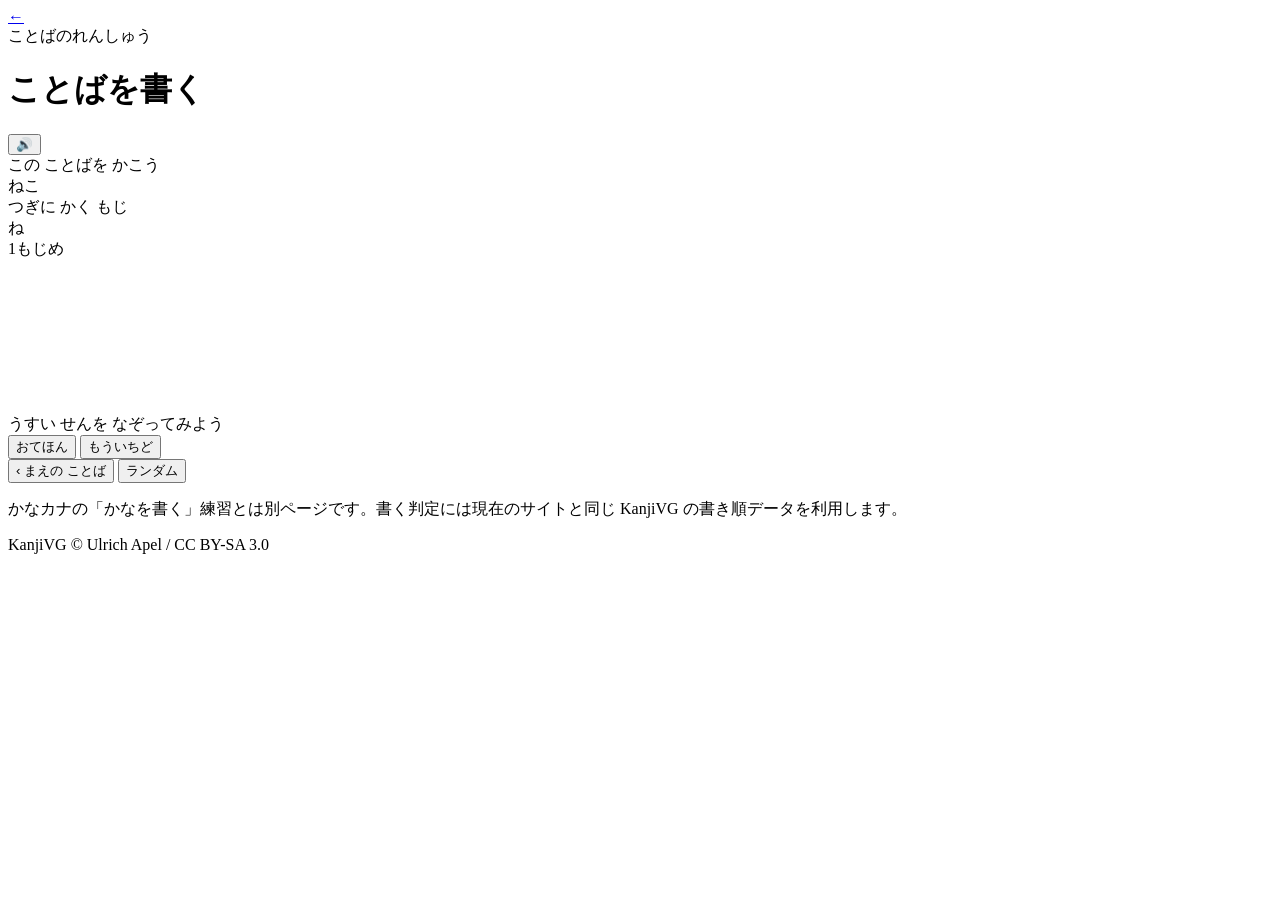
==== kotoba.html @ 647e0eb0 "Add independent word writing practice page" ====
<!doctype html>
<html lang="ja">
<head>
<meta charset="utf-8">
<meta name="viewport" content="width=device-width,initial-scale=1,maximum-scale=1,user-scalable=no">
<meta name="theme-color" content="#fff8f0">
<title>ことばを書く｜かなカナ</title>
<link rel="stylesheet" href="kotoba.css">
</head>
<body>
<main class="app">
  <header class="topbar">
    <a class="back" href="./index.html" aria-label="かなカナにもどる">←</a>
    <div>
      <div class="eyebrow">ことばのれんしゅう</div>
      <h1>ことばを書く</h1>
    </div>
    <button id="soundTop" class="icon-btn" aria-label="ことばをきく">🔊</button>
  </header>

  <section class="word-card" aria-live="polite">
    <div class="label">この ことばを かこう</div>
    <div id="word" class="word">ねこ</div>
    <div id="meaning" class="meaning"></div>
    <div id="progress" class="progress"></div>
  </section>

  <section class="step-card">
    <div class="step-head">
      <div>
        <div class="label">つぎに かく もじ</div>
        <div id="currentChar" class="current-char">ね</div>
      </div>
      <div id="stepText" class="step-text">1もじめ</div>
    </div>

    <div class="canvas-wrap" id="canvasWrap">
      <canvas id="guide"></canvas>
      <canvas id="fx"></canvas>
      <canvas id="draw"></canvas>
    </div>

    <div id="message" class="message">うすい せんを なぞってみよう</div>
    <div class="actions">
      <button id="hintBtn" class="secondary">おてほん</button>
      <button id="clearBtn" class="secondary">もういちど</button>
    </div>
  </section>

  <section id="doneCard" class="done-card" hidden>
    <div class="done-mark">✓</div>
    <div class="done-title">できた！</div>
    <div id="doneWord" class="done-word">ねこ</div>
    <button id="nextBtn" class="primary">つぎの ことば</button>
  </section>

  <div class="nav-row">
    <button id="prevBtn" class="nav-btn">‹ まえの ことば</button>
    <button id="randomBtn" class="nav-btn">ランダム</button>
  </div>

  <p class="note">かなカナの「かなを書く」練習とは別ページです。書く判定には現在のサイトと同じ KanjiVG の書き順データを利用します。</p>
  <p class="license">KanjiVG © Ulrich Apel / CC BY-SA 3.0</p>
</main>
<script src="./kana_words.js"></script>
<script src="./kotoba.js"></script>
</body>
</html>
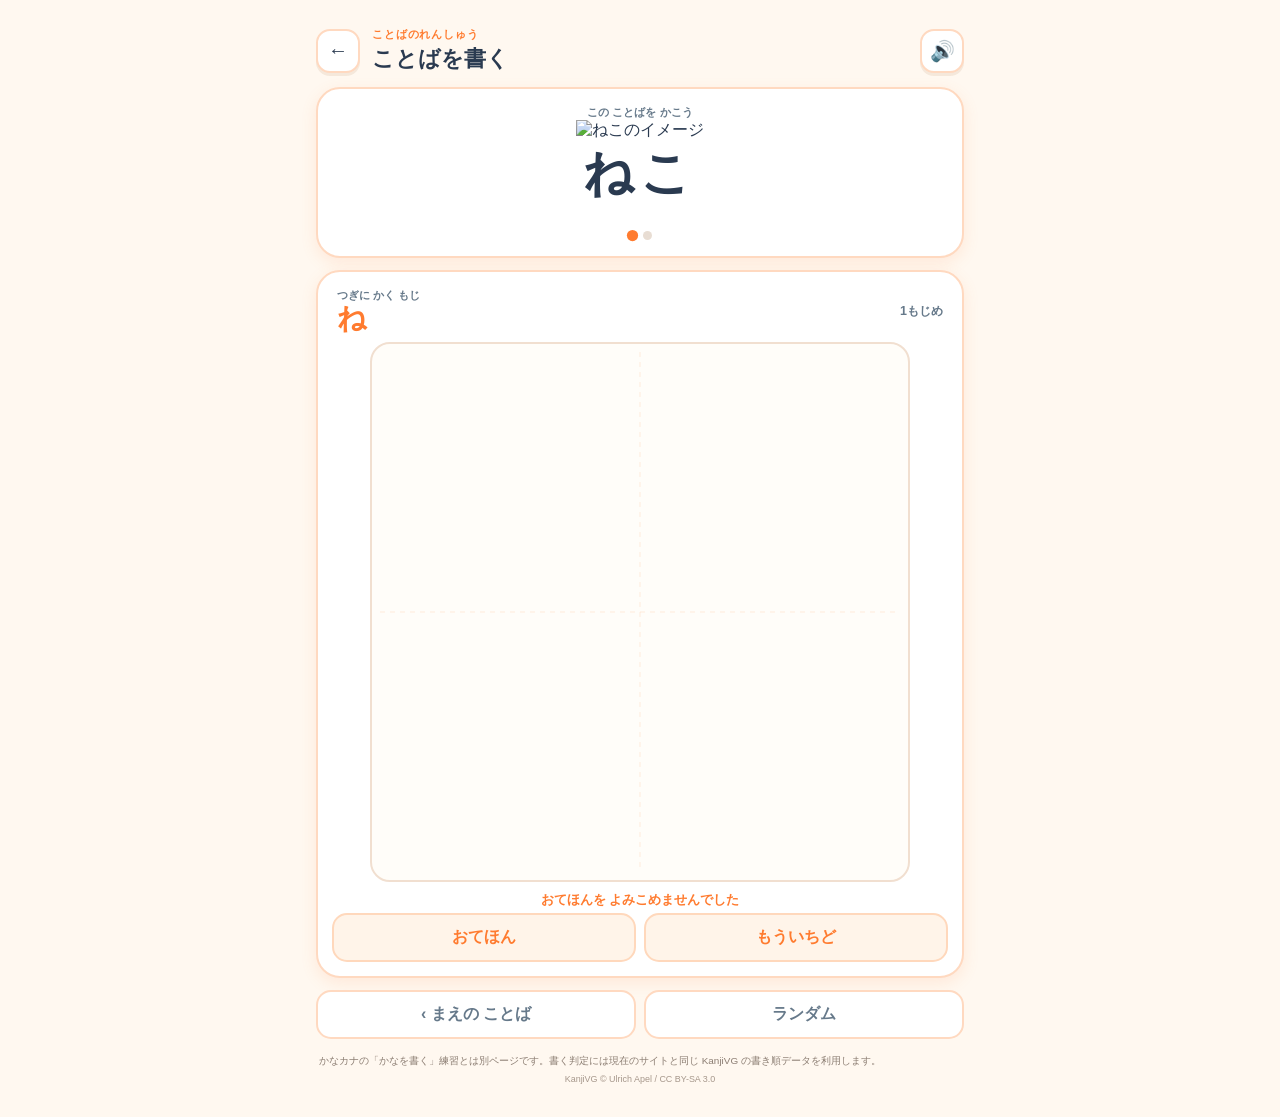
==== commit b351bc01: "Show word icon" ====
--- a/kotoba.html
+++ b/kotoba.html
@@ -20,7 +20,7 @@
 
   <section class="word-card" aria-live="polite">
     <div class="label">この ことばを かこう</div>
-    <div id="word" class="word">ねこ</div>
+    <div class="word-line"><img id="wordIcon" class="word-icon" hidden alt=""><div id="word" class="word">ねこ</div></div>
     <div id="meaning" class="meaning"></div>
     <div id="progress" class="progress"></div>
   </section>
--- a/kotoba.css
+++ b/kotoba.css
@@ -0,0 +1,38 @@
+:root{
+  --ink:#2a3a50;--mid:#66798a;--orange:#ff7b2f;--orange-soft:#fff0e0;
+  --green:#2cb86a;--green-soft:#dffaed;--blue:#38bdf8;--paper:#fff8f0;
+  --white:#fff;--border:#ffd9c0;--shadow:0 5px 16px rgba(255,140,80,.14);
+}
+*{box-sizing:border-box}
+html,body{margin:0;min-height:100%;background:var(--paper);color:var(--ink);font-family:"Hiragino Maru Gothic ProN","Yu Gothic",sans-serif}
+body{touch-action:manipulation;-webkit-text-size-adjust:none}
+button,a{font:inherit;touch-action:manipulation}
+.app{width:min(680px,100%);margin:auto;padding:12px 16px 28px}
+.topbar{display:flex;align-items:center;gap:12px;padding:8px 0 14px}
+.back,.icon-btn{width:44px;height:44px;border:2px solid var(--border);border-radius:14px;background:#fff;text-decoration:none;color:var(--ink);display:grid;place-items:center;font-size:1.25rem;box-shadow:0 3px 0 rgba(200,160,120,.18)}
+.topbar>div{flex:1}.eyebrow{font-size:.68rem;color:var(--orange);font-weight:800;letter-spacing:.08em}
+h1{font-size:1.35rem;margin:2px 0 0;font-weight:900}
+.word-card{background:#fff;border:2px solid var(--border);border-radius:24px;padding:16px 18px;margin-bottom:12px;box-shadow:var(--shadow);text-align:center}
+.label{font-size:.7rem;color:var(--mid);font-weight:700}
+.word{font-size:2.7rem;line-height:1.1;font-weight:900;letter-spacing:.12em;margin:5px 0}
+.meaning{min-height:1.1em;font-size:.75rem;color:var(--mid)}
+.progress{display:flex;justify-content:center;gap:6px;margin-top:12px}
+.progress i{display:block;width:9px;height:9px;border-radius:50%;background:#e8ddd3}
+.progress i.done{background:var(--green)}.progress i.current{background:var(--orange);transform:scale(1.25)}
+.step-card{background:#fff;border:2px solid var(--border);border-radius:24px;padding:14px;box-shadow:var(--shadow)}
+.step-head{display:flex;align-items:center;justify-content:space-between;padding:2px 5px 8px}
+.current-char{font-size:1.8rem;font-weight:900;color:var(--orange);line-height:1.1}
+.step-text{font-size:.78rem;color:var(--mid);font-weight:700}
+.canvas-wrap{position:relative;width:min(88vw,540px);aspect-ratio:1;margin:0 auto;background:#fffdf9;border:2px solid #f1dfd0;border-radius:20px;overflow:hidden}
+.canvas-wrap canvas{position:absolute;inset:0;width:100%;height:100%;touch-action:none}
+#draw{cursor:crosshair}
+.message{text-align:center;min-height:1.6em;font-size:.82rem;font-weight:800;color:var(--green);padding:9px 0 4px}
+.actions{display:flex;gap:8px}.secondary,.primary,.nav-btn{border:0;border-radius:15px;padding:12px 14px;font-weight:800;cursor:pointer}
+.secondary{flex:1;background:#fff4e9;color:var(--orange);border:2px solid #ffd8bc}.primary{width:100%;background:var(--orange);color:#fff;box-shadow:0 4px 0 #d85b13}
+.done-card{margin-top:12px;background:var(--green-soft);border:2px solid #9de1bd;border-radius:22px;padding:18px;text-align:center}
+.done-mark{width:48px;height:48px;margin:auto;border-radius:50%;display:grid;place-items:center;background:var(--green);color:#fff;font-size:1.5rem;font-weight:900}
+.done-title{font-size:1.15rem;font-weight:900;color:var(--green);margin-top:7px}.done-word{font-size:1.7rem;font-weight:900;margin:3px 0 12px}
+.nav-row{display:flex;gap:8px;margin-top:12px}.nav-btn{flex:1;background:#fff;border:2px solid var(--border);color:var(--mid)}
+.note{font-size:.62rem;line-height:1.6;color:#8b7d72;margin:14px 3px 0}.license{text-align:center;font-size:.56rem;color:#a6978b;margin:5px 0}
+[hidden]{display:none!important}
+@media(min-width:600px){.app{padding-top:20px}.word{font-size:3.1rem}}
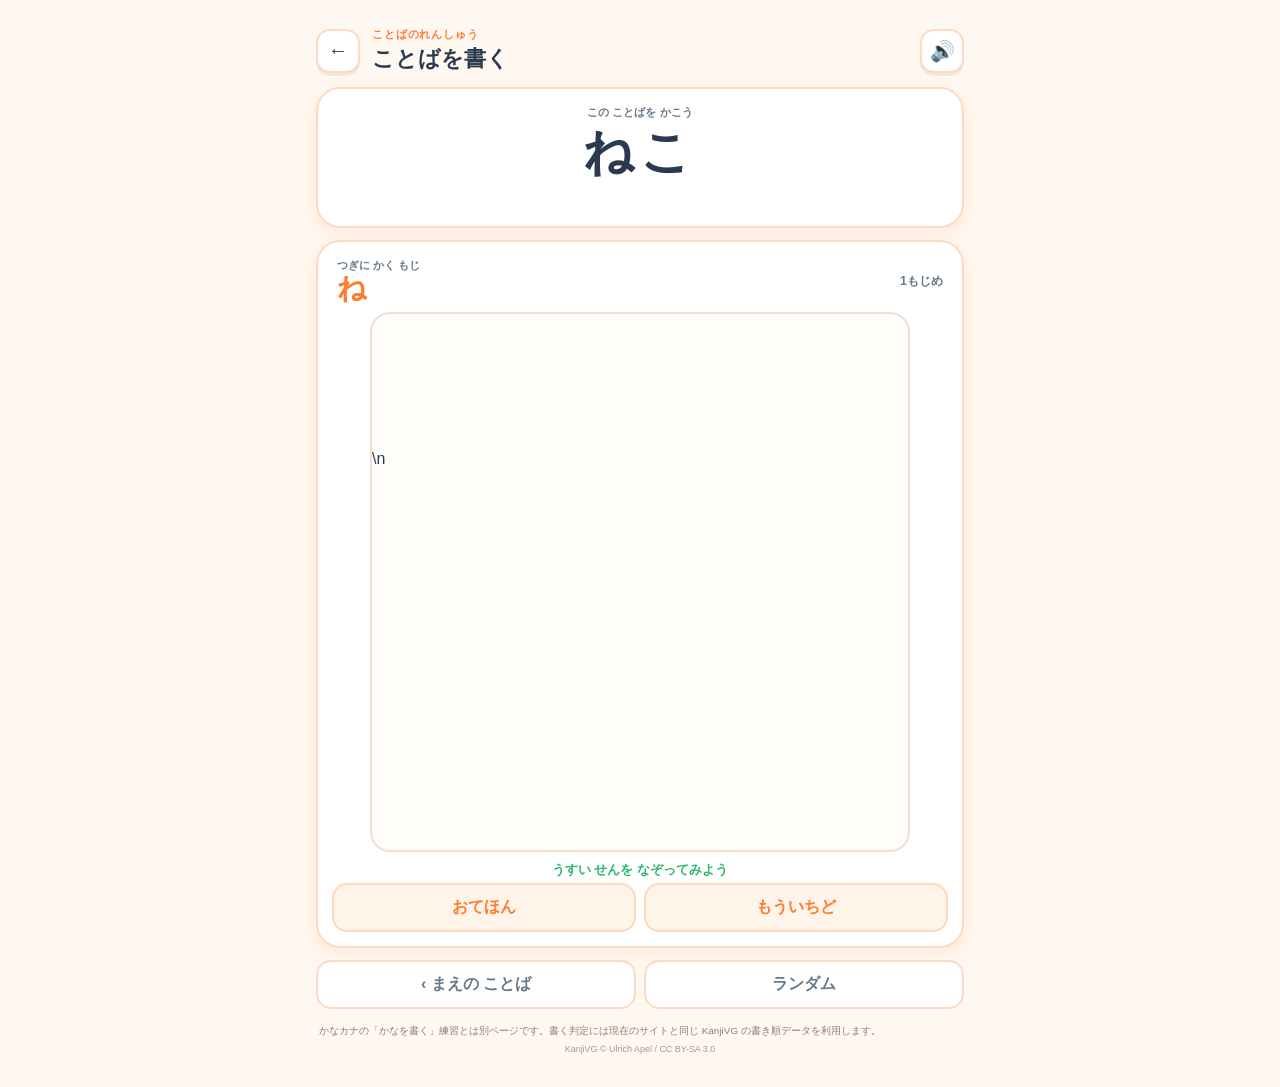
==== commit 531abb35: "fix: add visible SVG writing guide" ====
--- a/kotoba.html
+++ b/kotoba.html
@@ -35,7 +35,7 @@
     </div>
 
     <div class="canvas-wrap" id="canvasWrap">
-      <canvas id="guide"></canvas>
+      <canvas id="guide"></canvas>\n      <svg id="guideSvg" aria-hidden="true"></svg>
       <canvas id="fx"></canvas>
       <canvas id="draw"></canvas>
     </div>
--- a/kotoba.css
+++ b/kotoba.css
@@ -36,3 +36,5 @@
 .note{font-size:.62rem;line-height:1.6;color:#8b7d72;margin:14px 3px 0}.license{text-align:center;font-size:.56rem;color:#a6978b;margin:5px 0}
 [hidden]{display:none!important}
 @media(min-width:600px){.app{padding-top:20px}.word{font-size:3.1rem}}
+
+.word-line{display:flex;align-items:center;justify-content:center;gap:12px}.word-icon{width:56px;height:56px;object-fit:contain;border-radius:14px}.word-line .word{margin:5px 0}
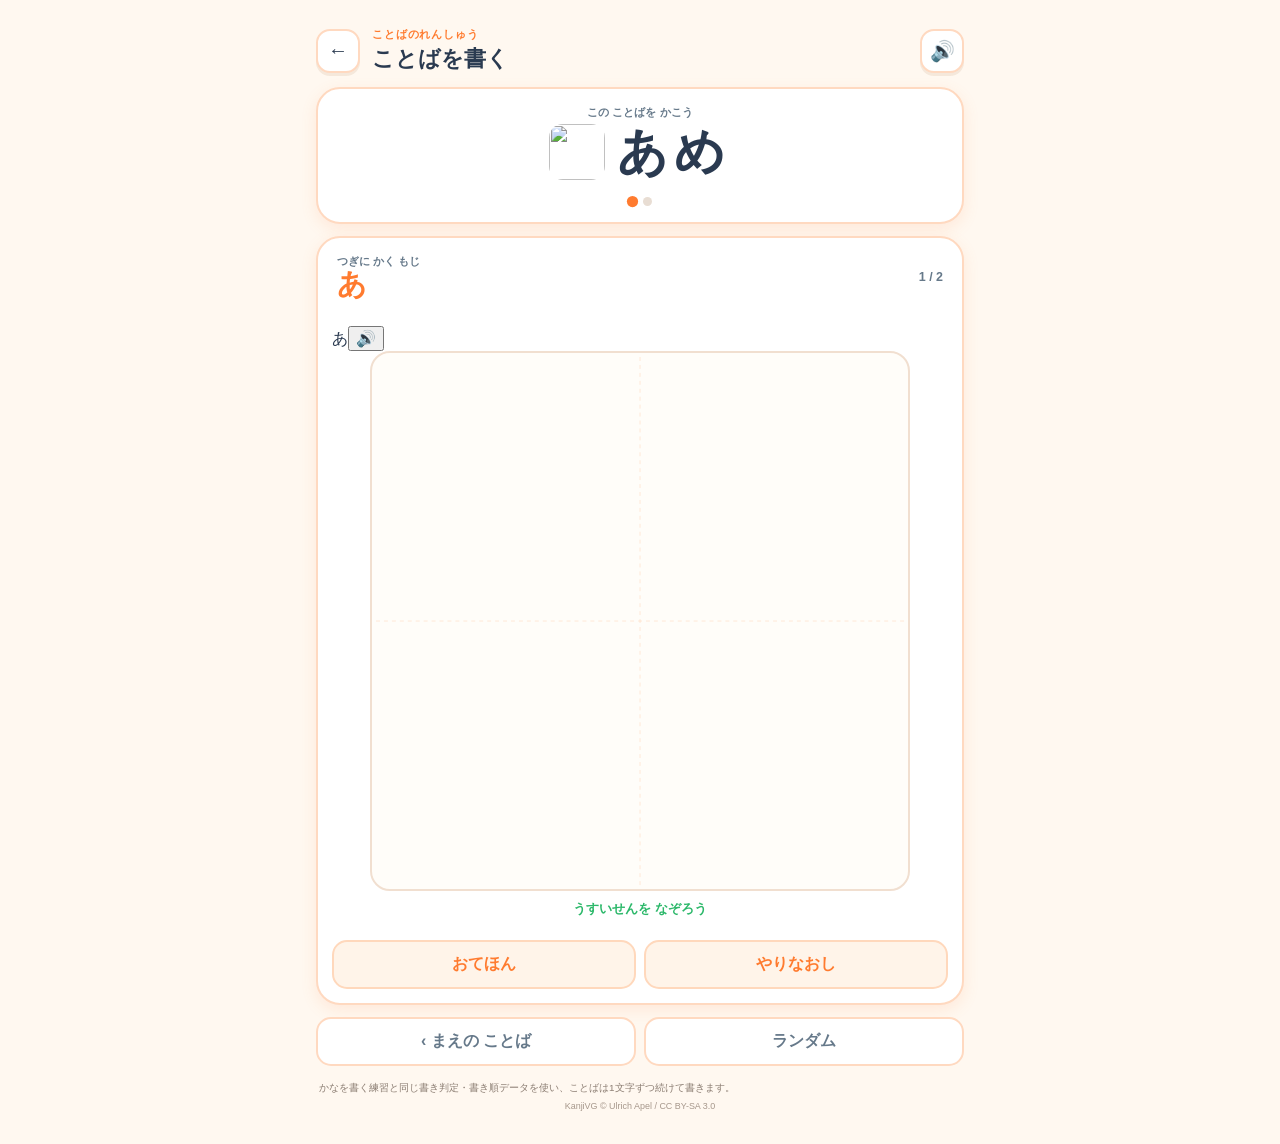
==== commit 972cada8: "ことば練習UIを連続筆記向けに整理" ====
--- a/kotoba.html
+++ b/kotoba.html
@@ -5,51 +5,47 @@
 <meta name="viewport" content="width=device-width,initial-scale=1,maximum-scale=1,user-scalable=no">
 <meta name="theme-color" content="#fff8f0">
 <title>ことばを書く｜かなカナ</title>
-<link rel="stylesheet" href="kotoba.css">
+<link rel="stylesheet" href="./kotoba.css">
 </head>
 <body>
 <main class="app">
   <header class="topbar">
     <a class="back" href="./index.html" aria-label="かなカナにもどる">←</a>
-    <div>
-      <div class="eyebrow">ことばのれんしゅう</div>
-      <h1>ことばを書く</h1>
-    </div>
+    <div><div class="eyebrow">ことばのれんしゅう</div><h1>ことばを書く</h1></div>
     <button id="soundTop" class="icon-btn" aria-label="ことばをきく">🔊</button>
   </header>
 
   <section class="word-card" aria-live="polite">
     <div class="label">この ことばを かこう</div>
     <div class="word-line"><img id="wordIcon" class="word-icon" hidden alt=""><div id="word" class="word">ねこ</div></div>
-    <div id="meaning" class="meaning"></div>
     <div id="progress" class="progress"></div>
   </section>
 
   <section class="step-card">
     <div class="step-head">
-      <div>
-        <div class="label">つぎに かく もじ</div>
-        <div id="currentChar" class="current-char">ね</div>
-      </div>
-      <div id="stepText" class="step-text">1もじめ</div>
+      <div><div class="label">つぎに かく もじ</div><div id="currentChar" class="current-char">ね</div></div>
+      <div id="stepText" class="step-text">1 / 2</div>
     </div>
-
+    <div id="hintArea" class="hint-area"></div>
     <div class="canvas-wrap" id="canvasWrap">
-      <canvas id="guide"></canvas>\n      <svg id="guideSvg" aria-hidden="true"></svg>
-      <canvas id="fx"></canvas>
-      <canvas id="draw"></canvas>
+      <canvas id="canvasBg"></canvas>
+      <canvas id="canvasFx"></canvas>
+      <canvas id="canvasDr"></canvas>
+      <div id="strokeToast"></div>
+      <div id="resultBanner"><span id="resultStars"></span><span id="resultLabel"></span></div>
+      <div id="confettiLayer"></div>
     </div>
-
-    <div id="message" class="message">うすい せんを なぞってみよう</div>
+    <div id="message" class="message">うすいせんを なぞろう</div>
+    <div class="feedback"><img id="navFeedback" alt="" aria-hidden="true"></div>
     <div class="actions">
       <button id="hintBtn" class="secondary">おてほん</button>
-      <button id="clearBtn" class="secondary">もういちど</button>
+      <button id="clearBtn" class="secondary">やりなおし</button>
     </div>
   </section>
 
   <section id="doneCard" class="done-card" hidden>
     <div class="done-mark">✓</div>
-    <div class="done-title">できた！</div>
+    <div class="done-title">ことば クリア！</div>
     <div id="doneWord" class="done-word">ねこ</div>
     <button id="nextBtn" class="primary">つぎの ことば</button>
   </section>
@@ -58,8 +54,7 @@
     <button id="prevBtn" class="nav-btn">‹ まえの ことば</button>
     <button id="randomBtn" class="nav-btn">ランダム</button>
   </div>
-
-  <p class="note">かなカナの「かなを書く」練習とは別ページです。書く判定には現在のサイトと同じ KanjiVG の書き順データを利用します。</p>
+  <p class="note">かなを書く練習と同じ書き判定・書き順データを使い、ことばは1文字ずつ続けて書きます。</p>
   <p class="license">KanjiVG © Ulrich Apel / CC BY-SA 3.0</p>
 </main>
 <script src="./kana_words.js"></script>
--- a/kotoba.css
+++ b/kotoba.css
@@ -25,7 +25,7 @@
 .step-text{font-size:.78rem;color:var(--mid);font-weight:700}
 .canvas-wrap{position:relative;width:min(88vw,540px);aspect-ratio:1;margin:0 auto;background:#fffdf9;border:2px solid #f1dfd0;border-radius:20px;overflow:hidden}
 .canvas-wrap canvas{position:absolute;inset:0;width:100%;height:100%;touch-action:none}
-#draw{cursor:crosshair}
+#guide{z-index:1}\n#guideSvg{position:absolute;inset:0;width:100%;height:100%;z-index:2;pointer-events:none;overflow:visible}\n#fx{z-index:3}\n#draw{z-index:4;cursor:crosshair}
 .message{text-align:center;min-height:1.6em;font-size:.82rem;font-weight:800;color:var(--green);padding:9px 0 4px}
 .actions{display:flex;gap:8px}.secondary,.primary,.nav-btn{border:0;border-radius:15px;padding:12px 14px;font-weight:800;cursor:pointer}
 .secondary{flex:1;background:#fff4e9;color:var(--orange);border:2px solid #ffd8bc}.primary{width:100%;background:var(--orange);color:#fff;box-shadow:0 4px 0 #d85b13}
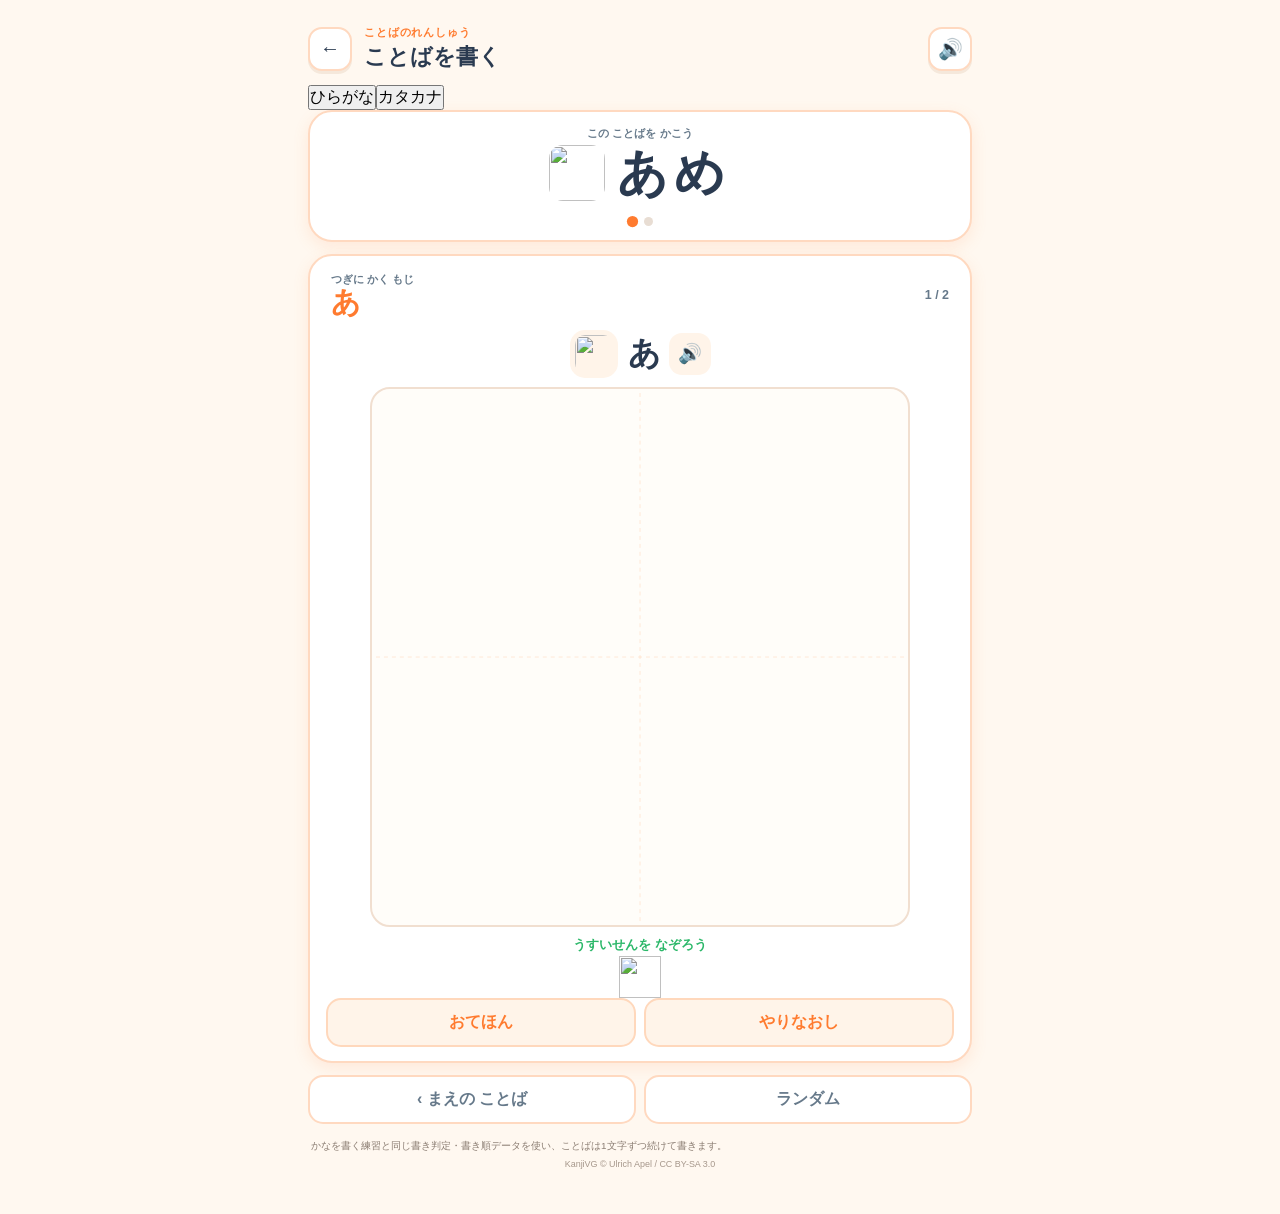
==== commit dd795ec3: "ことば書きにひらがなカタカナ切り替えを追加" ====
--- a/kotoba.html
+++ b/kotoba.html
@@ -14,6 +14,8 @@
     <div><div class="eyebrow">ことばのれんしゅう</div><h1>ことばを書く</h1></div>
     <button id="soundTop" class="icon-btn" aria-label="ことばをきく">🔊</button>
   </header>
+
+  <div class="type-switch" role="group" aria-label="文字の種類"><button id="hiraBtn" class="type-btn active" type="button">ひらがな</button><button id="kataBtn" class="type-btn" type="button">カタカナ</button></div>
 
   <section class="word-card" aria-live="polite">
     <div class="label">この ことばを かこう</div>
--- a/kotoba.css
+++ b/kotoba.css
@@ -1,40 +1,31 @@
-:root{
-  --ink:#2a3a50;--mid:#66798a;--orange:#ff7b2f;--orange-soft:#fff0e0;
-  --green:#2cb86a;--green-soft:#dffaed;--blue:#38bdf8;--paper:#fff8f0;
-  --white:#fff;--border:#ffd9c0;--shadow:0 5px 16px rgba(255,140,80,.14);
-}
-*{box-sizing:border-box}
-html,body{margin:0;min-height:100%;background:var(--paper);color:var(--ink);font-family:"Hiragino Maru Gothic ProN","Yu Gothic",sans-serif}
-body{touch-action:manipulation;-webkit-text-size-adjust:none}
+:root{--ink:#2a3a50;--mid:#66798a;--orange:#ff7b2f;--green:#2cb86a;--red:#ff4d6a;--purple:#7b5ce5;--paper:#fff8f0;--white:#fff;--border:#ffd9c0;--shadow:0 5px 16px rgba(255,140,80,.14)}
+*{box-sizing:border-box;margin:0;padding:0;-webkit-tap-highlight-color:transparent}
+html{touch-action:manipulation;-webkit-text-size-adjust:none}
+body{min-height:100vh;background:var(--paper);color:var(--ink);font-family:"Zen Maru Gothic","Hiragino Maru Gothic ProN","Yu Gothic",sans-serif}
 button,a{font:inherit;touch-action:manipulation}
-.app{width:min(680px,100%);margin:auto;padding:12px 16px 28px}
+.app{width:min(720px,100%);margin:auto;padding:10px 16px 30px}
 .topbar{display:flex;align-items:center;gap:12px;padding:8px 0 14px}
 .back,.icon-btn{width:44px;height:44px;border:2px solid var(--border);border-radius:14px;background:#fff;text-decoration:none;color:var(--ink);display:grid;place-items:center;font-size:1.25rem;box-shadow:0 3px 0 rgba(200,160,120,.18)}
-.topbar>div{flex:1}.eyebrow{font-size:.68rem;color:var(--orange);font-weight:800;letter-spacing:.08em}
-h1{font-size:1.35rem;margin:2px 0 0;font-weight:900}
-.word-card{background:#fff;border:2px solid var(--border);border-radius:24px;padding:16px 18px;margin-bottom:12px;box-shadow:var(--shadow);text-align:center}
-.label{font-size:.7rem;color:var(--mid);font-weight:700}
-.word{font-size:2.7rem;line-height:1.1;font-weight:900;letter-spacing:.12em;margin:5px 0}
-.meaning{min-height:1.1em;font-size:.75rem;color:var(--mid)}
-.progress{display:flex;justify-content:center;gap:6px;margin-top:12px}
-.progress i{display:block;width:9px;height:9px;border-radius:50%;background:#e8ddd3}
-.progress i.done{background:var(--green)}.progress i.current{background:var(--orange);transform:scale(1.25)}
-.step-card{background:#fff;border:2px solid var(--border);border-radius:24px;padding:14px;box-shadow:var(--shadow)}
-.step-head{display:flex;align-items:center;justify-content:space-between;padding:2px 5px 8px}
-.current-char{font-size:1.8rem;font-weight:900;color:var(--orange);line-height:1.1}
-.step-text{font-size:.78rem;color:var(--mid);font-weight:700}
-.canvas-wrap{position:relative;width:min(88vw,540px);aspect-ratio:1;margin:0 auto;background:#fffdf9;border:2px solid #f1dfd0;border-radius:20px;overflow:hidden}
-.canvas-wrap canvas{position:absolute;inset:0;width:100%;height:100%;touch-action:none}
-#guide{z-index:1}\n#guideSvg{position:absolute;inset:0;width:100%;height:100%;z-index:2;pointer-events:none;overflow:visible}\n#fx{z-index:3}\n#draw{z-index:4;cursor:crosshair}
-.message{text-align:center;min-height:1.6em;font-size:.82rem;font-weight:800;color:var(--green);padding:9px 0 4px}
-.actions{display:flex;gap:8px}.secondary,.primary,.nav-btn{border:0;border-radius:15px;padding:12px 14px;font-weight:800;cursor:pointer}
-.secondary{flex:1;background:#fff4e9;color:var(--orange);border:2px solid #ffd8bc}.primary{width:100%;background:var(--orange);color:#fff;box-shadow:0 4px 0 #d85b13}
-.done-card{margin-top:12px;background:var(--green-soft);border:2px solid #9de1bd;border-radius:22px;padding:18px;text-align:center}
-.done-mark{width:48px;height:48px;margin:auto;border-radius:50%;display:grid;place-items:center;background:var(--green);color:#fff;font-size:1.5rem;font-weight:900}
-.done-title{font-size:1.15rem;font-weight:900;color:var(--green);margin-top:7px}.done-word{font-size:1.7rem;font-weight:900;margin:3px 0 12px}
+.topbar>div{flex:1}.eyebrow{font-size:.68rem;color:var(--orange);font-weight:800;letter-spacing:.08em}h1{font-size:1.35rem;margin:2px 0 0;font-weight:900}
+.word-card,.step-card{background:#fff;border:2px solid var(--border);border-radius:24px;padding:14px 16px;box-shadow:var(--shadow)}
+.word-card{margin-bottom:12px;text-align:center}.label{font-size:.7rem;color:var(--mid);font-weight:700}
+.word-line{display:flex;align-items:center;justify-content:center;gap:12px}.word{font-size:2.7rem;line-height:1.1;font-weight:900;letter-spacing:.12em;margin:5px 0}.word-icon{width:56px;height:56px;object-fit:contain;border-radius:14px}
+.progress{display:flex;justify-content:center;gap:7px;margin-top:11px}.progress i{width:9px;height:9px;border-radius:50%;background:#e8ddd3}.progress i.done{background:var(--green)}.progress i.current{background:var(--orange);transform:scale(1.25)}
+.step-head{display:flex;align-items:center;justify-content:space-between;padding:2px 5px 7px}.current-char{font-size:1.8rem;font-weight:900;color:var(--orange);line-height:1.1}.step-text{font-size:.78rem;color:var(--mid);font-weight:700}
+.hint-area{display:flex;align-items:center;justify-content:center;gap:10px;min-height:62px;padding:3px 0 8px}.hint-icon-lg{width:48px;height:48px;border-radius:15px;object-fit:contain;background:#fff4e9;padding:5px}.hint-word-box{display:flex;align-items:center;gap:8px}.hint-char{font-size:2rem;font-weight:900;color:var(--ink)}.sound-btn{width:42px;height:42px;border:0;border-radius:13px;background:#fff4e9;color:var(--orange);font-size:1.2rem}
+.canvas-wrap{position:relative;width:min(88vw,540px);aspect-ratio:1;margin:0 auto;background:#fffdf9;border:2px solid #f1dfd0;border-radius:20px;overflow:hidden;touch-action:none}
+.canvas-wrap canvas{position:absolute;inset:0;width:100%;height:100%;touch-action:none}#canvasBg{z-index:1}#canvasFx{z-index:2}#canvasDr{z-index:3;cursor:crosshair}
+.message{text-align:center;min-height:1.6em;font-size:.82rem;font-weight:800;color:var(--green);padding:9px 0 2px}.feedback{height:42px;text-align:center}.feedback img{height:42px;width:42px;object-fit:contain;display:inline-block}
+.actions{display:flex;gap:8px}.secondary,.primary,.nav-btn{border-radius:15px;padding:12px 14px;font-weight:800;cursor:pointer}.secondary{flex:1;background:#fff4e9;color:var(--orange);border:2px solid #ffd8bc}.primary{width:100%;background:var(--orange);color:#fff;border:0;box-shadow:0 4px 0 #d85b13}
+.done-card{margin-top:12px;background:#dffaed;border:2px solid #9de1bd;border-radius:22px;padding:18px;text-align:center}.done-mark{width:48px;height:48px;margin:auto;border-radius:50%;display:grid;place-items:center;background:var(--green);color:#fff;font-size:1.5rem;font-weight:900}.done-title{font-size:1.15rem;font-weight:900;color:var(--green);margin-top:7px}.done-word{font-size:1.7rem;font-weight:900;margin:3px 0 12px}
 .nav-row{display:flex;gap:8px;margin-top:12px}.nav-btn{flex:1;background:#fff;border:2px solid var(--border);color:var(--mid)}
 .note{font-size:.62rem;line-height:1.6;color:#8b7d72;margin:14px 3px 0}.license{text-align:center;font-size:.56rem;color:#a6978b;margin:5px 0}
+#strokeToast{position:absolute;left:50%;top:13%;z-index:10;transform:translateX(-50%);font-size:1.1rem;font-weight:900;opacity:0;pointer-events:none}
+@keyframes toastIn{from{opacity:0;transform:translate(-50%,10px) scale(.8)}to{opacity:1;transform:translate(-50%,0) scale(1)}}@keyframes toastOut{to{opacity:0;transform:translate(-50%,-8px)}}
+#resultBanner{position:absolute;inset:0;z-index:9;display:flex;flex-direction:column;align-items:center;justify-content:center;pointer-events:none;opacity:0}.show{animation:resultPop .7s ease both}
+#resultStars{font-size:2rem;color:#ffb347;text-shadow:0 2px 5px rgba(0,0,0,.12)}#resultLabel{font-size:1.2rem;font-weight:900;color:var(--purple)}
+@keyframes resultPop{0%{opacity:0;transform:scale(.7)}25%{opacity:1;transform:scale(1.08)}75%{opacity:1}100%{opacity:0;transform:scale(1.02)}}
+.confetti{position:absolute;width:8px;height:8px;border-radius:50%;background:#ffb347;z-index:11;animation:confettiFly .85s ease-out forwards;left:50%;top:45%;--dx:0px;--dy:0px}@keyframes confettiFly{to{transform:translate(var(--dx),var(--dy)) rotate(360deg);opacity:0}}
+@keyframes navFeedbackIn{from{opacity:0;transform:translateY(5px) scale(.8)}to{opacity:1;transform:none}}
 [hidden]{display:none!important}
-@media(min-width:600px){.app{padding-top:20px}.word{font-size:3.1rem}}
-
-.word-line{display:flex;align-items:center;justify-content:center;gap:12px}.word-icon{width:56px;height:56px;object-fit:contain;border-radius:14px}.word-line .word{margin:5px 0}+@media(min-width:600px){.app{padding:18px 28px 40px}.word{font-size:3.1rem}.canvas-wrap{max-width:600px}}
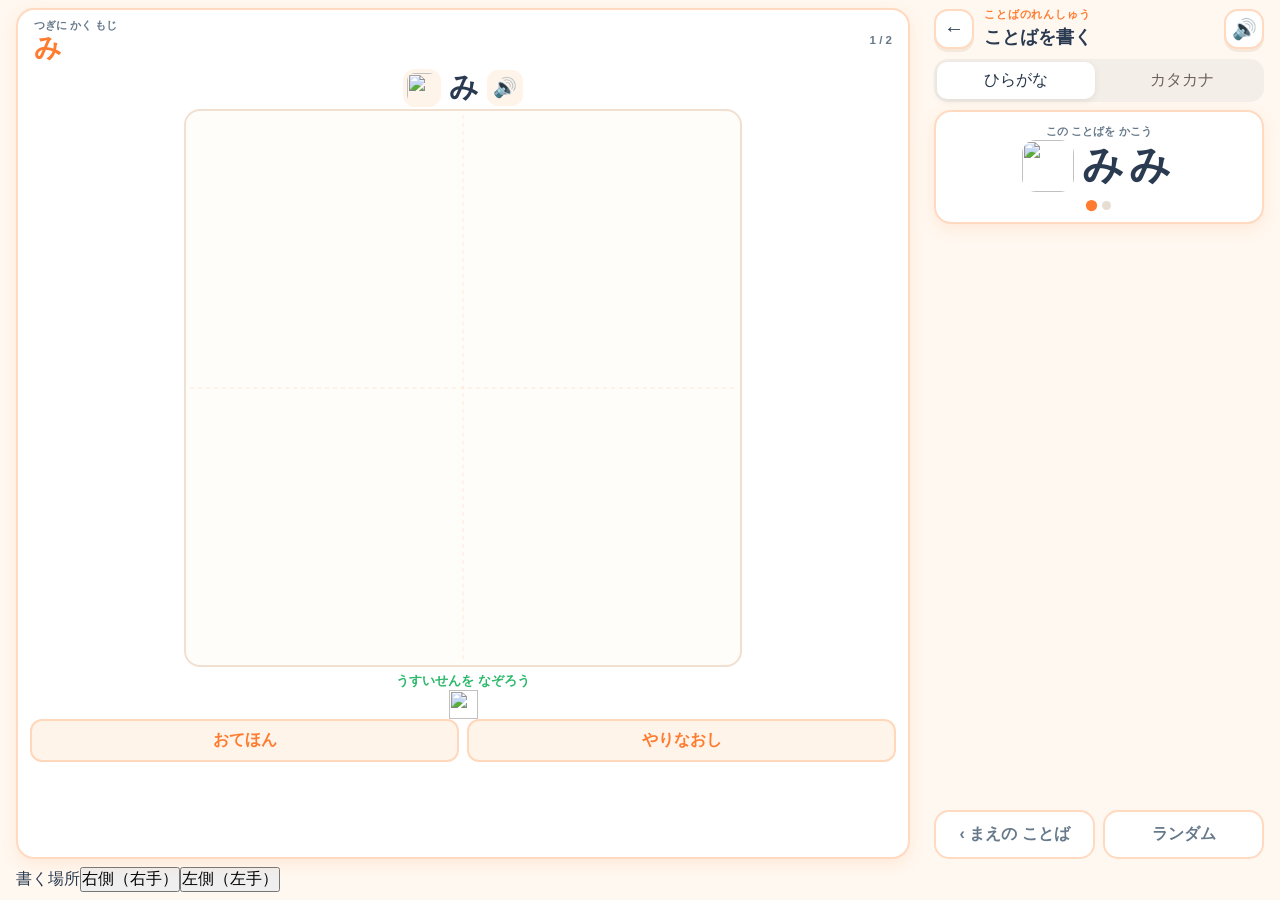
==== commit f72f868c: "Add right/left hand layout selector" ====
--- a/kotoba.html
+++ b/kotoba.html
@@ -16,6 +16,7 @@
   </header>
 
   <div class="type-switch" role="group" aria-label="文字の種類"><button id="hiraBtn" class="type-btn active" type="button">ひらがな</button><button id="kataBtn" class="type-btn" type="button">カタカナ</button></div>
+  <div class="hand-switch" role="group" aria-label="書く場所の左右"><span class="hand-label">書く場所</span><button id="rightHandBtn" class="hand-btn active" type="button" aria-pressed="true">右側（右手）</button><button id="leftHandBtn" class="hand-btn" type="button" aria-pressed="false">左側（左手）</button></div>
 
   <section class="word-card" aria-live="polite">
     <div class="label">この ことばを かこう</div>
--- a/kotoba.css
+++ b/kotoba.css
@@ -29,3 +29,123 @@
 @keyframes navFeedbackIn{from{opacity:0;transform:translateY(5px) scale(.8)}to{opacity:1;transform:none}}
 [hidden]{display:none!important}
 @media(min-width:600px){.app{padding:18px 28px 40px}.word{font-size:3.1rem}.canvas-wrap{max-width:600px}}
+
+.type-switch{display:flex;gap:8px;margin:0 0 12px;background:#f4eee8;padding:5px;border-radius:14px}.type-btn{flex:1;border:0;border-radius:10px;padding:10px 8px;background:transparent;color:#6d625a;font:700 1rem inherit;cursor:pointer}.type-btn.active{background:#fff;color:#243447;box-shadow:0 2px 7px rgba(0,0,0,.08)}
+
+
+/* ── 画面内で書き切れるレイアウト ── */
+html,body{width:100%;height:100%;overflow:hidden}
+.app{
+  width:100%;max-width:1280px;height:100vh;height:100dvh;min-height:0;
+  margin:0 auto;padding:7px 10px 5px;gap:5px;
+  display:flex;flex-direction:column;overflow:hidden
+}
+.topbar{flex:none;gap:10px;padding:2px 0 4px}
+.back,.icon-btn{width:40px;height:40px;flex:none}
+h1{font-size:1.15rem}
+.type-switch{flex:none;margin:0;padding:3px}
+.type-btn{padding:8px 6px}
+.word-card{flex:none;margin:0;padding:7px 10px;border-radius:17px}
+.word-line{gap:8px}
+.word{font-size:2.05rem;line-height:1.05;margin:2px 0 3px}
+.word-icon{width:42px;height:42px}
+.progress{margin-top:5px;gap:6px}
+.progress i{width:7px;height:7px}
+.step-card{
+  flex:1 1 auto;min-height:0;overflow:hidden;
+  display:flex;flex-direction:column;padding:6px 8px;border-radius:18px
+}
+.step-head{flex:none;padding:0 4px 3px}
+.current-char{font-size:1.5rem}
+.step-text{font-size:.72rem}
+.hint-area{flex:none;height:42px;min-height:42px;padding:0;gap:8px}
+.hint-icon-lg{width:36px;height:36px;border-radius:12px;padding:4px}
+.hint-char{font-size:1.65rem}
+.sound-btn{width:36px;height:36px;border-radius:11px}
+.canvas-wrap{
+  flex:0 1 auto;width:min(88vw,32svh,410px);max-width:100%;
+  aspect-ratio:1;margin:0 auto;border-radius:16px
+}
+.message{flex:none;min-height:1.35em;font-size:.76rem;padding:4px 0 0}
+.feedback{flex:none;height:27px}
+.feedback img{height:27px;width:27px}
+.actions{flex:none;gap:8px}
+.secondary,.primary{padding:9px 10px;border-radius:12px}
+.nav-row{flex:none;gap:8px;margin-top:0}
+.nav-btn{padding:8px 10px}
+.note,.license{display:none!important}
+.done-card{
+  position:fixed;left:50%;top:50%;transform:translate(-50%,-50%);
+  z-index:30;width:min(90vw,360px);margin:0;
+  box-shadow:0 12px 40px rgba(42,58,80,.22)
+}
+
+/* タブレット・PC：書く場所とお題を左右に分ける */
+@media (min-width:760px) and (min-height:520px){
+  .app{
+    width:100%;max-width:1280px;height:100vh;height:100dvh;
+    padding:8px 16px;gap:8px clamp(14px,2vw,24px);
+    display:grid;grid-template-columns:minmax(0,1fr) clamp(250px,28vw,330px);
+    grid-template-rows:auto auto auto minmax(0,1fr);align-content:stretch
+  }
+  .topbar{grid-column:2;grid-row:1;padding:0 0 2px;min-width:0}
+  .type-switch{grid-column:2;grid-row:2;align-self:start}
+  .word-card{grid-column:2;grid-row:3;align-self:start;padding:12px 10px}
+  .word{font-size:clamp(2.1rem,3.2vw,3.1rem);margin:5px 0}
+  .word-icon{width:52px;height:52px}
+  .progress{margin-top:9px}
+  .progress i{width:9px;height:9px}
+  .step-card{
+    grid-column:1;grid-row:1 / 5;
+    min-width:0;min-height:0;margin:0;padding:8px 12px;
+    display:flex;flex-direction:column;overflow:hidden
+  }
+  .step-head{padding:0 4px 4px}
+  .current-char{font-size:1.7rem}
+  .hint-area{height:42px;min-height:42px;padding:0}
+  .hint-icon-lg{width:38px;height:38px}
+  .hint-char{font-size:1.8rem}
+  .canvas-wrap{width:min(62vh,100%,620px);max-width:100%;flex:0 1 auto}
+  .message{padding:5px 0 0;font-size:.82rem}
+  .feedback{height:29px}
+  .feedback img{width:29px;height:29px}
+  .actions .secondary{padding:9px 12px}
+  .nav-row{grid-column:2;grid-row:4;align-self:end;margin:0}
+  .nav-btn{padding:12px 10px}
+}
+@media (min-width:760px) and (max-height:680px){
+  .app{padding-top:5px;padding-bottom:5px;gap:5px 14px}
+  .step-card{padding:5px 8px}
+  .step-head{padding-bottom:2px}
+  .hint-area{height:34px;min-height:34px}
+  .hint-icon-lg{width:30px;height:30px}
+  .hint-char{font-size:1.55rem}
+  .canvas-wrap{width:min(51vh,100%,620px)}
+  .message{padding-top:2px;min-height:1.25em}
+  .feedback{height:22px}
+  .feedback img{width:22px;height:22px}
+  .secondary{padding:7px 10px}
+}
+@media (max-width:759px) and (max-height:640px){
+  .app{padding:3px 8px;gap:3px}
+  .topbar{padding:0 0 2px}
+  .back,.icon-btn{width:34px;height:34px}
+  h1{font-size:1rem}
+  .type-btn{padding:6px}
+  .word-card{padding:5px 8px}
+  .word{font-size:1.8rem;margin:1px 0}
+  .word-icon{width:34px;height:34px}
+  .progress{margin-top:3px}
+  .step-card{padding:4px 6px}
+  .current-char{font-size:1.3rem}
+  .hint-area{height:32px;min-height:32px}
+  .hint-icon-lg{width:28px;height:28px}
+  .hint-char{font-size:1.4rem}
+  .sound-btn{width:30px;height:30px}
+  .canvas-wrap{width:min(88vw,calc(100dvh - 390px),410px);min-width:135px}
+  .message{padding-top:2px;font-size:.7rem}
+  .feedback{height:20px}
+  .feedback img{width:20px;height:20px}
+  .secondary{padding:7px 9px}
+  .nav-btn{padding:6px 9px;font-size:.85rem}
+}
